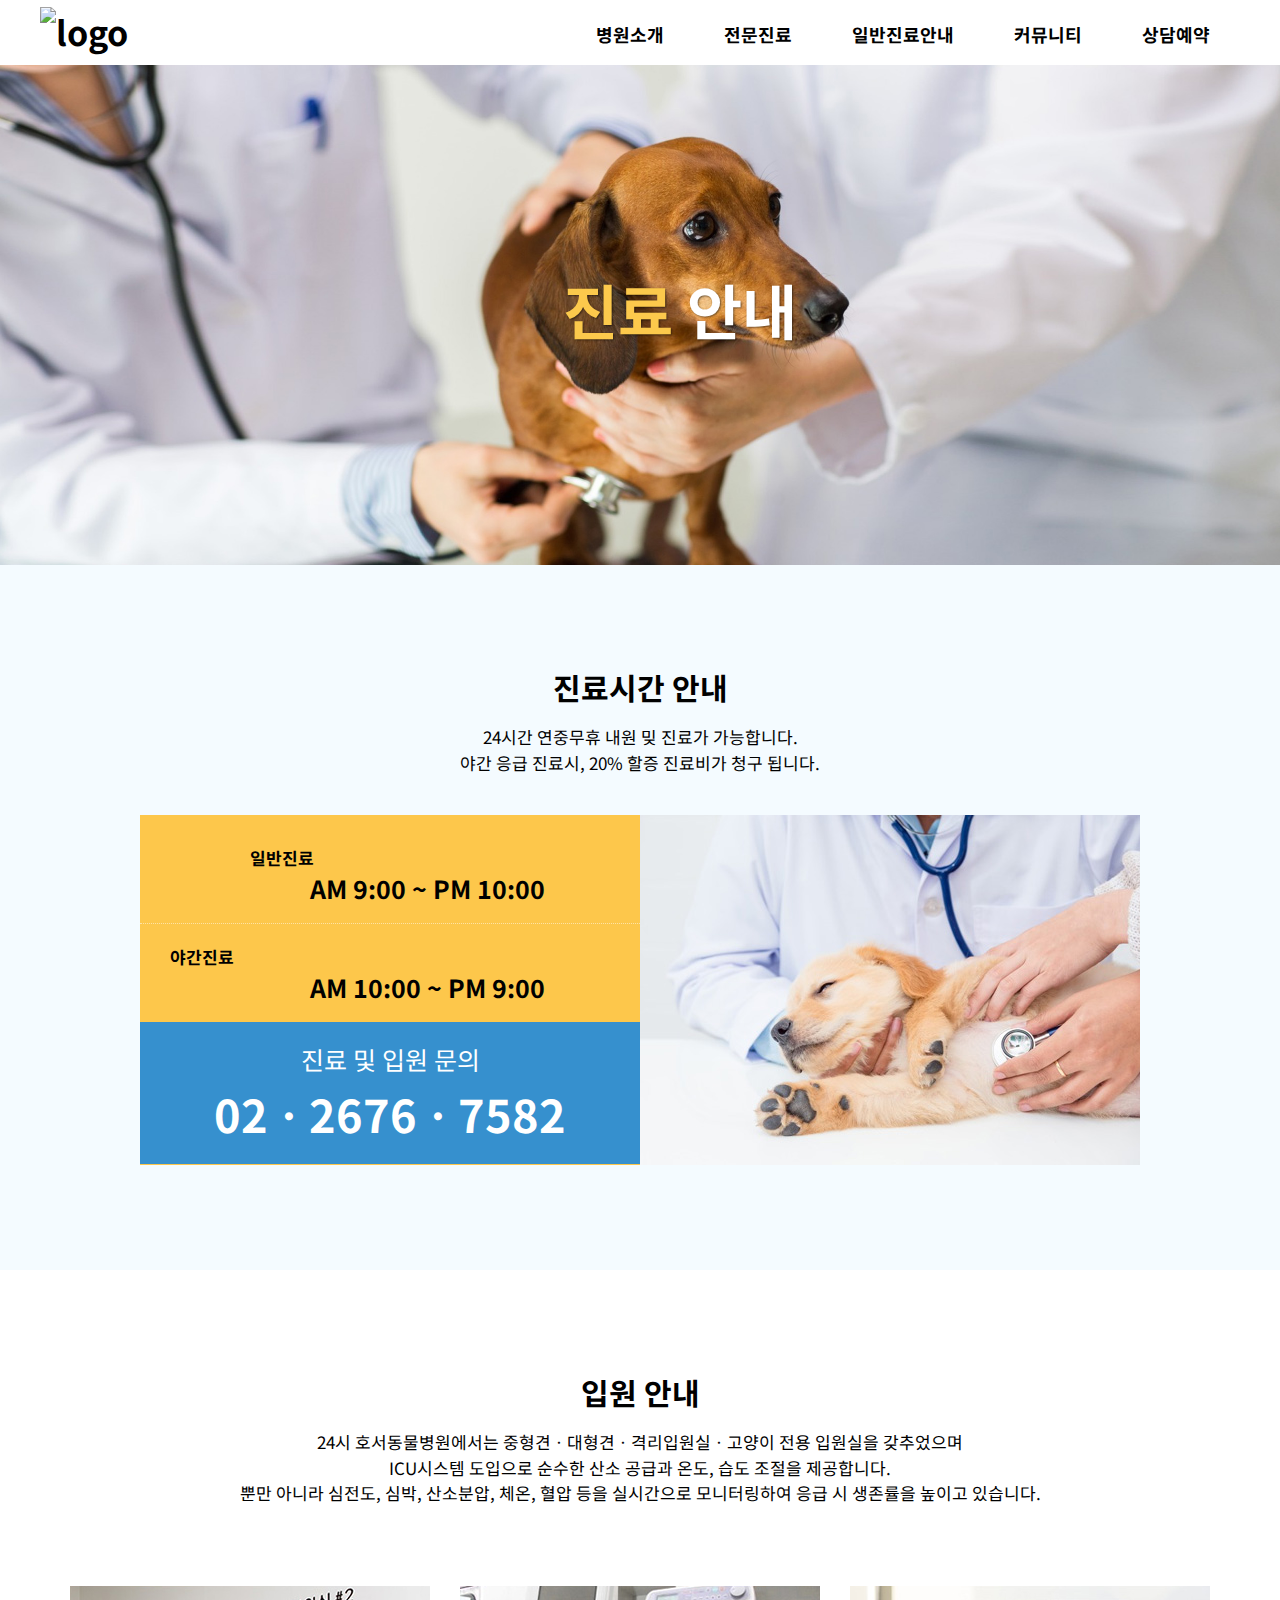
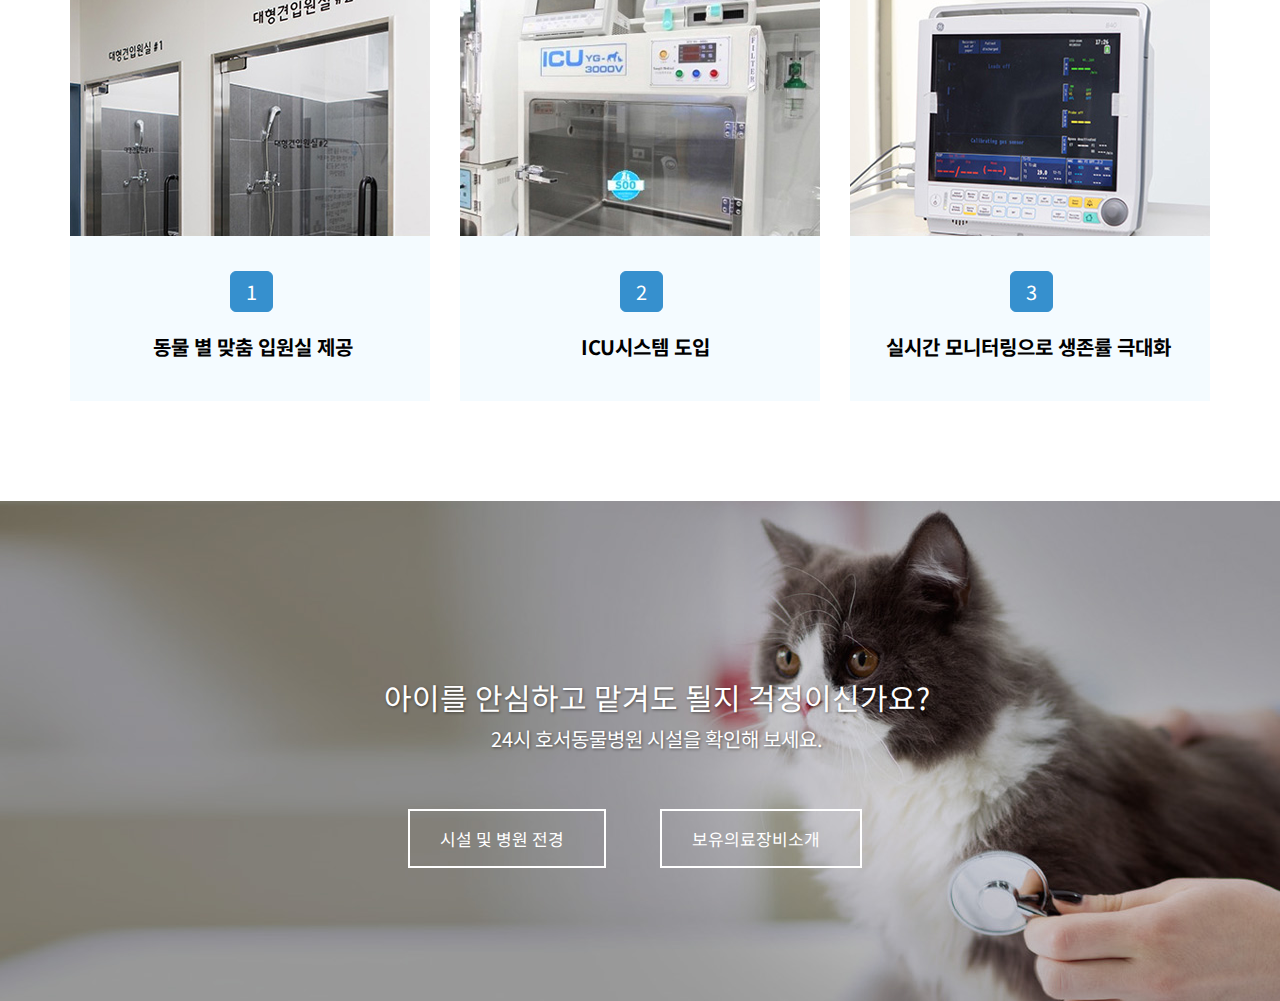
==== page1-1.html @ 08d6f346 "Add files via upload" ====
<!DOCTYPE html>
<html lang="en">
<head>
    <meta charset="UTF-8">
    <meta name="viewport" content="width=device-width, initial-scale=1.0">
    <meta http-equiv="X-UA-Compatible" content="ie=edge">
    <title>진료안내</title>
    <!-- 사용자 css -->
    <link rel="stylesheet" href="./css/page1-1.css">
    <!-- 웹폰트 -->
    <link href="https://fonts.googleapis.com/css?family=Noto+Sans+KR&display=swap" rel="stylesheet">
    <!-- 포트어썸 -->
    <script src="https://kit.fontawesome.com/42bc809b80.js" crossorigin="anonymous"></script>
</head>
<body>
    <!-- 헤더영역 -->
    <header id="main_header">
        <div class="container">
            <h1><a href="#"><img height="50px" src="./images/logo_color.png" alt="logo"></a></h1>
            <nav id="main_gnb">
                <ul class="depth1">
                    <li>
                        <a href="#">병원소개</a>
                        <ul class="depth2">
                            <li><a href="#">인삿말</a></li>
                            <li><a href="#">의료진</a></li>
                            <li><a href="#">스텝</a></li>
                            <li><a href="#">시설소개</a></li>
                            <li><a href="#">오시는길</a></li>
                        </ul>
                    </li>
                    <li>
                        <a href="#">전문진료</a>
                        <ul class="depth2">
                            <li><a href="#">2차진료전문센터</a></li>
                            <li><a href="#">수술전문센터</a></li>
                            <li><a href="#">MRI센터</a></li>
                            <li><a href="#">노령견센터</a></li>
                            <li><a href="#">종양센터</a></li>
                            <li><a href="#">재활의학센터</a></li>
                        </ul>
                    </li>
                    <li>
                        <a href="#">일반진료안내</a>
                        <ul class="depth2">
                            <li><a href="#">영상의학과</a></li>
                            <li><a href="#">외과</a></li>
                            <li><a href="#">내과</a></li>
                            <li><a href="#">안과</a></li>
                            <li><a href="#">치과</a></li>
                        </ul>
                    </li>
                    <li>
                        <a href="#">커뮤니티</a>
                        <ul class="depth2">
                            <li><a href="#">공지사항</a></li>
                            <li><a href="#">FAQ</a></li>
                        </ul>
                    </li>
                    <li>
                        <a href="#">상담예약</a>
                        <ul class="depth2">
                            <li><a href="#"></a></li>
                        </ul>
                    </li>
                </ul>
            </nav>
        </div>
    </header>

    <!-- 배너영역 -->
    <div id="main_banner">
            <h1><span>진료</span> 안내</h1>
    </div>

    <!-- 메인정보 -->
    <section id="main">
        <div class="text">
            <h2>진료시간 안내</h2>
            <p>24시간 연중무휴 내원 밎 진료가 가능합니다.<br>
                야간 응급 진료시, 20% 할증 진료비가 청구 됩니다.
            </p>
        </div>
        <div class="main_sub">
            <div class="icon">
                <div class="icon_1">
                    <i class="far fa-clock"></i>
                    <span>일반진료</span>
                    <p>AM 9:00 ~ PM 10:00</p>
                </div>
                <div class="icon_2">
                    <i class="far fa-moon"></i>
                    <span>야간진료</span>
                    <p>AM 10:00 ~ PM 9:00</p>
                </div>
                <div class="call">
                    <span>진료 및 입원 문의</span><br>
                    <strong>02ㆍ2676ㆍ7582</strong>
                </div>
            </div>
            <div class="img">
                <img src="./images/main_sub.jpg" alt="병원 이미지">
            </div>
        </div>
    </section>

    <!-- 서브정보 -->
    <section id="sub">
        <h2>입원 안내</h2>
        <p>24시 호서동물병원에서는 중형견ㆍ대형견ㆍ격리입원실ㆍ고양이 전용 입원실을 갖추었으며<br>
        ICU시스템 도입으로 순수한 산소 공급과 온도, 습도 조절을 제공합니다. <br>
        뿐만 아니라 심전도, 심박, 산소분압, 체온, 혈압 등을 실시간으로 모니터링하여 응급 시 생존률을 높이고 있습니다.</p>
        <div class="menu">
            <div class="menu_1">
                <img src="./images/sub_menu1.png" alt="입원실 이미지">
                <div class="text">
                    <span>1</span>
                    <strong>동물 별 맞춤 입원실 제공</strong>
                </div>
            </div>
            <div class="menu_2">
                <img src="./images/sub_menu2.png" alt="ICU 이미지">
                    <div class="text">
                    <span>2</span>
                    <strong>ICU시스템 도입</strong>
                </div>
            </div>
            <div class="menu_3">
                <img src="./images/sub_menu3.png" alt="모니터 이미지">
                    <div class="text">
                    <span>3</span>
                    <strong>실시간 모니터링으로 생존률 극대화</strong>
                </div>
            </div>
        </div>
    </section>

    <!-- 아래배너 -->
    <section id="bottom">
        <div class="text">
            <h2>아이를 안심하고 맡겨도 될지 걱정이신가요?</h2>
            <p>24시 호서동물병원 시설을 확인해 보세요.</p>
        </div>
        <div class="button">
            <a href="#">시설 및 병원 전경<i class="fas fa-plus"></i></a> 
            <a href="#">보유의료장비소개<i class="fas fa-plus"></i></a> 
        </div>
    </section>
    
</body>
</html>
---- css/page1-1.css ----
/* page1-1.css */
*{
    margin: 0; padding: 0;
}
a{ 
    text-decoration: none;
    color: #000;
}
ul, ol{
    list-style: none;
}
body{
    width: 100%;
    font-family: 'Noto Sans KR', sans-serif;
    font-size: 17px;
}
/* container */
.container{
    width: 1200px;
    margin: 0 auto;
}
/* 헤더 */
#main_header{
    width: 100%;
    height: 65px;
    /* background: #ccc; */
}
#main_header h1{
    float: left;
    /* outline: 1px solid red; */
    margin-top: 2px;
}
#main_header h1 img{
    margin-top: 5px;
}
/* 메인메뉴 */
#main_gnb .depth1 {
    margin-top: 19px;
    text-align: center;
    float: right;
    line-height: 30px;
}
#main_gnb .depth1 > li{
    float: left;
    /* padding: 0 30px; */
}
#main_gnb .depth1 > li >a{
    /* outline: 1px solid red; */
    display: inline-block;
    padding: 0 30px 15px 30px;
    font-size: 18px;
    font-weight: bold;
}
#main_gnb .depth1 > li >a:hover{
    border-bottom: 3px solid #3690ce;
}
#main_gnb .depth1  li a:hover{
    color: #3690ce;
}
#main_gnb .depth2{
    display: none;
}
/* 배너영역 */
#main_banner{
    position: relative;
    background-image: url("../images/main.jpg");
    height: 500px;
    width: 100%;
    background-size: cover;
    background-position: center;
    /* background-attachment: fixed; */
}
#main_banner h1{
    color: #fff;
    font-size: 60px;
    position: absolute;
    left: calc(44%);
    top: calc(40%);
    text-shadow: 1px 1px 2px rgba(0, 0, 0, 0.5);
}
#main_banner h1 span{
    color: #fcc94c;
}

/* 메인정보 */
#main{
    background: #f4fbff;
    padding-bottom: 100px;
}
#main .text{
    text-align: center;
    padding-top: 100px;
}
#main .text h2{
    font-size: 30px;
}
#main .text p{
    padding-top: 15px;
    line-height: 1.5em;
}
#main .main_sub{
    padding-top: 40px;
    width: 1200px;
    margin: 0 auto;
}
#main .main_sub .icon{
    background: #fdc74b;
    /* outline: 1px solid red; */
    width: 500px; height: 350px;
    float: left;
    margin-left: 100px;
}
#main .main_sub .icon .icon_1{
    /* outline: 1px solid green; */
    width: 500px;
    text-align: left;
    float: left;
    padding-bottom: 17px;
    border-bottom: 1px dotted rgba(255, 255, 255, 0.5);
}
#main .main_sub .icon .icon_1 i{
    padding-top: 30px;
    font-size: 60px;
    padding-left: 80px;
    /* outline: 1px solid blue; */
    float: left;
}
#main .main_sub .icon .icon_1 span{
    padding-left: 30px;
    padding-top: 30px;
    float: left;
    font-weight: bold;
}
#main .main_sub .icon .icon_1 p{
    padding-top: 55px;
    padding-left: 170px;
    font-weight: bold;
    font-size: 25px;
    /* outline: 1px solid red; */
}
#main .main_sub .icon .icon_2{
    /* outline: 1px solid green; */
    padding-top: 20px;
    width: 500px;
    text-align: left;
    float: left;
}
#main .main_sub .icon .icon_2 i{
    font-size: 60px;
    padding-left: 80px;
    /* outline: 1px solid blue; */
    float: left;
}
#main .main_sub .icon .icon_2 span{
    padding-left: 30px;
    float: left;
    font-weight: bold;
}
#main .main_sub .icon .icon_2 p{
    padding-top: 25px;
    font-weight: bold;
    padding-left: 170px;
    font-size: 25px;
    /* outline: 1px solid red; */
    padding-bottom: 17px;
}
#main .main_sub .icon .call{
    clear: both;
    text-align: center;
    padding-top: 12px;
    padding-bottom: 13px;
    line-height: 3em;
    background: #3690ce;
    color: #fff;
}
#main .main_sub .icon .call span{
    font-size: 25px;
}
#main .main_sub .icon .call strong{
    font-size: 45px;
}


/* 서브정보 */
#sub{
    /* outline: 1px solid purple; */
    padding-top: 100px;
    width: 1200px;
    margin: 0 auto;
}
#sub h2{
    text-align: center;
    font-size: 30px;
}
#sub p{
    text-align: center;
    padding-top: 15px;
    line-height: 1.5em;
    padding-bottom: 80px;
}
#sub .menu .menu_1{
    /* outline: 1px solid red; */
    float: left;
    width: 360px;
    float: left;
    text-align: center;
    margin-right: 30px;
    margin-left: 30px;
}
#sub .menu .menu_1 img{
    float: left;
}
#sub .menu .menu_1 .text{
    float: left;
    width: 360px;
    height: 165px;
    background: #f4fbff;
}
#sub .menu .menu_1 .text span{
    float: left;
    margin-left: calc(44.5%);
    text-align: center;
    margin-top: 35px;
    padding: 5px;
    padding-left: 15px;
    padding-right: 15px;
    font-size: 20px;
    border: 1px solid #3690ce;
    border-radius: 6px;
    background: #3690ce;
    color: #fff;
}
#sub .menu .menu_1 .text strong{
    padding-top: 20px;
    /* outline: 1px solid blue; */
    float: left;
    text-align: center;
    padding-left: calc(23%);
    font-size: 20px;
}
#sub .menu .menu_2{
    /* outline: 1px solid red; */
    float: left;
    width: 360px;
    float: left;
    text-align: center;
    margin-right: 30px;
}
#sub .menu .menu_2 img{
    float: left;
}
#sub .menu .menu_2 .text{
    float: left;
    width: 360px;
    height: 165px;
    background: #f4fbff;
}
#sub .menu .menu_2 .text span{
    float: left;
    margin-left: calc(44.5%);
    text-align: center;
    margin-top: 35px;
    padding: 5px;
    padding-left: 15px;
    padding-right: 15px;
    font-size: 20px;
    border: 1px solid #3690ce;
    border-radius: 6px;
    background: #3690ce;
    color: #fff;
}
#sub .menu .menu_2 .text strong{
    padding-top: 20px;
    /* outline: 1px solid blue; */
    float: left;
    text-align: center;
    padding-left: calc(33.5%);
    font-size: 20px;
}
#sub .menu .menu_3{
    /* outline: 1px solid red; */
    float: left;
    width: 360px;
    float: left;
    text-align: center;
    margin-right: 10px;
    margin-bottom: 100px;
}
#sub .menu .menu_3 img{
    float: left;
}
#sub .menu .menu_3 .text{
    float: left;
    width: 360px;
    height: 165px;
    background: #f4fbff;
}
#sub .menu .menu_3 .text span{
    float: left;
    margin-left: calc(44.5%);
    text-align: center;
    margin-top: 35px;
    padding: 5px;
    padding-left: 15px;
    padding-right: 15px;
    font-size: 20px;
    border: 1px solid #3690ce;
    border-radius: 6px;
    background: #3690ce;
    color: #fff;
}
#sub .menu .menu_3 .text strong{
    padding-top: 20px;
    /* outline: 1px solid blue; */
    float: left;
    text-align: center;
    padding-left: calc(10%);
    font-size: 20px;
}

/* 아래베너 */
#bottom{
    position: relative;
    clear: both;
    /* outline: 1px solid red; */
    min-swidth: 1920px; height: 500px;
    margin: 0 auto;
    background-image: url("../images/buttom.jpg");
    overflow: hidden;
    background-size: cover;
    background-position: center;
}
#bottom .text{
    color: #fff;
    text-shadow: 0.5px 0.5px 3px rgba(0, 0, 0, 0.5);
    position: absolute;
    left: calc(30%);
    top: calc(35%);
    text-align: center;
    line-height: 2.5em;
}
#bottom .text h2{
    font-weight: normal;
    font-size: 30px;
}
#bottom .text p{
    font-size: 20px;
}
#bottom .button{
    /* outline: 1px solid green; */
    position: absolute;
    left: calc(28%);
    top: calc(65%);
}
#bottom .button a{
    border: 2px solid #fff;
    padding: 15px;
    padding-left: 30px;
    padding-right: 30px;
    margin-left: 50px;
    color: #fff;
}
#bottom .button a:hover{
    background: rgba(255, 255, 255, 0.5);
    color: #000;
}
#bottom .button a i{
    padding-left: 10px;
}
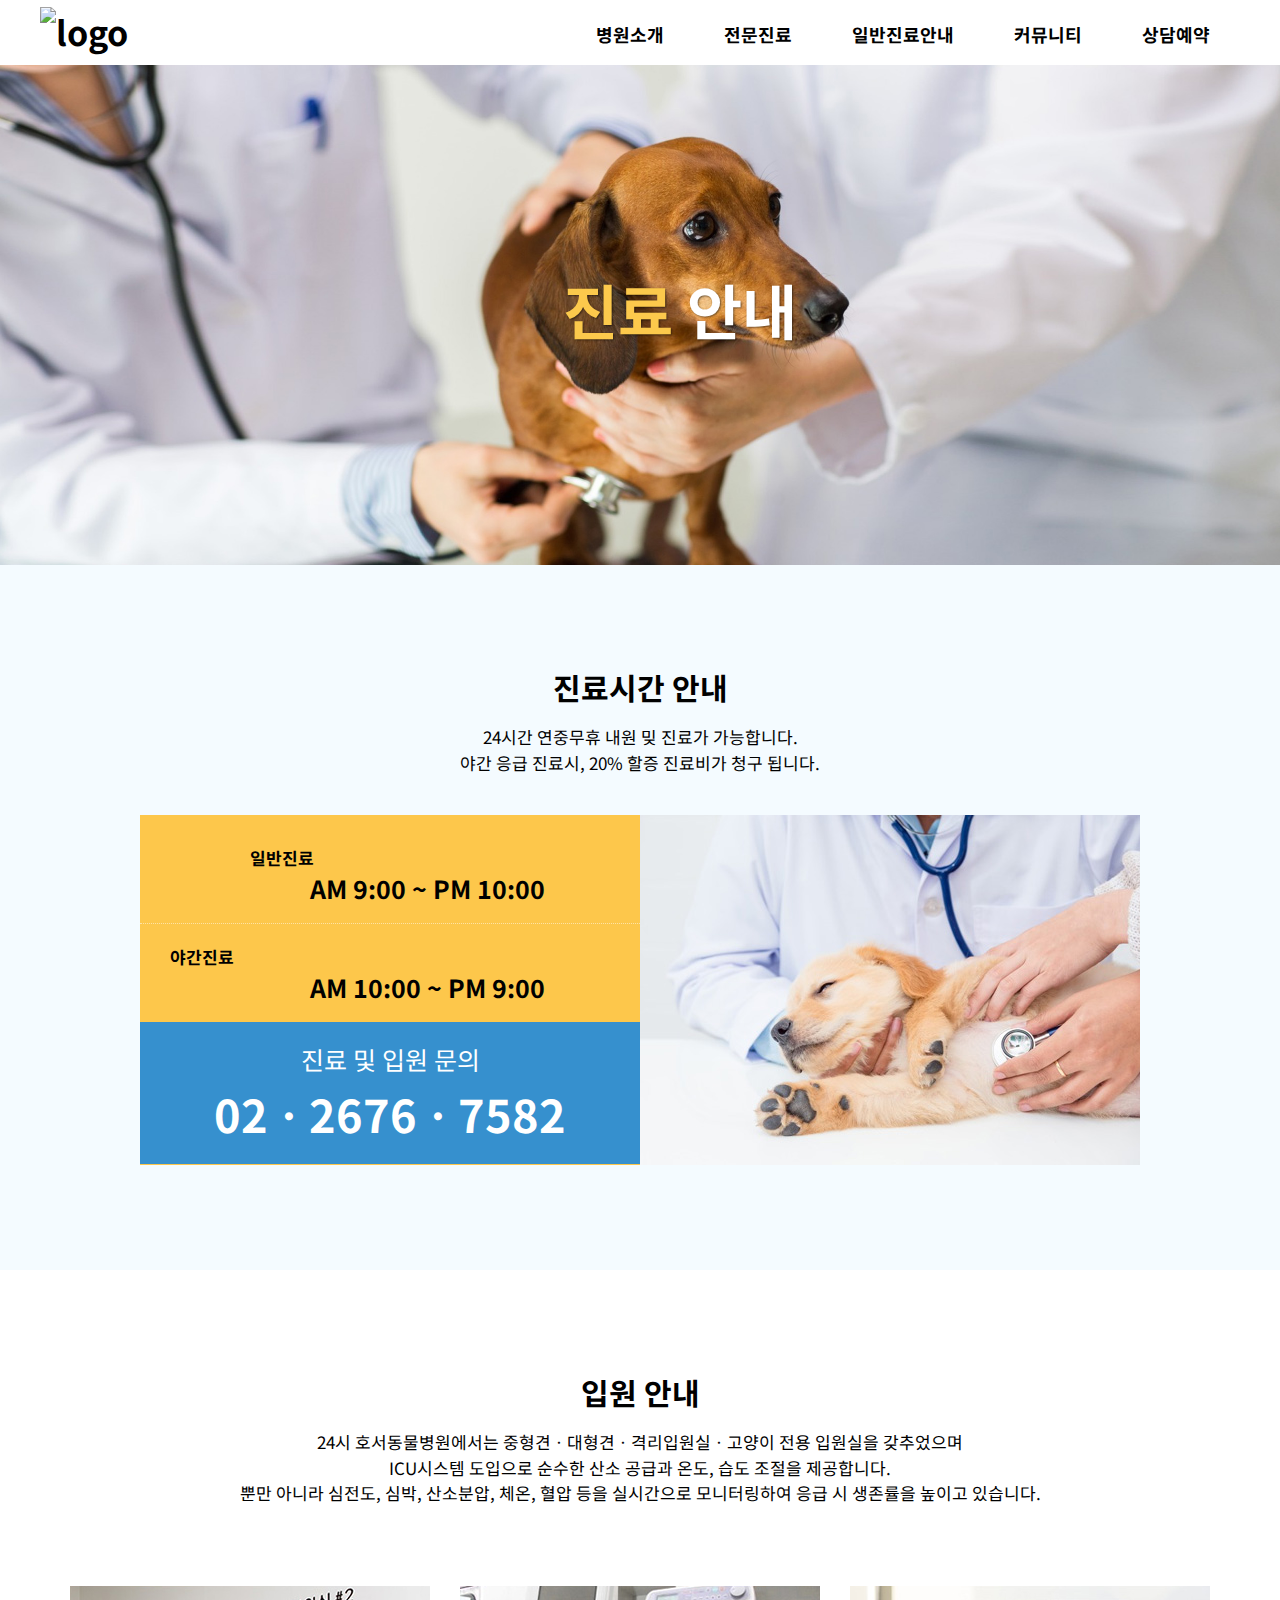
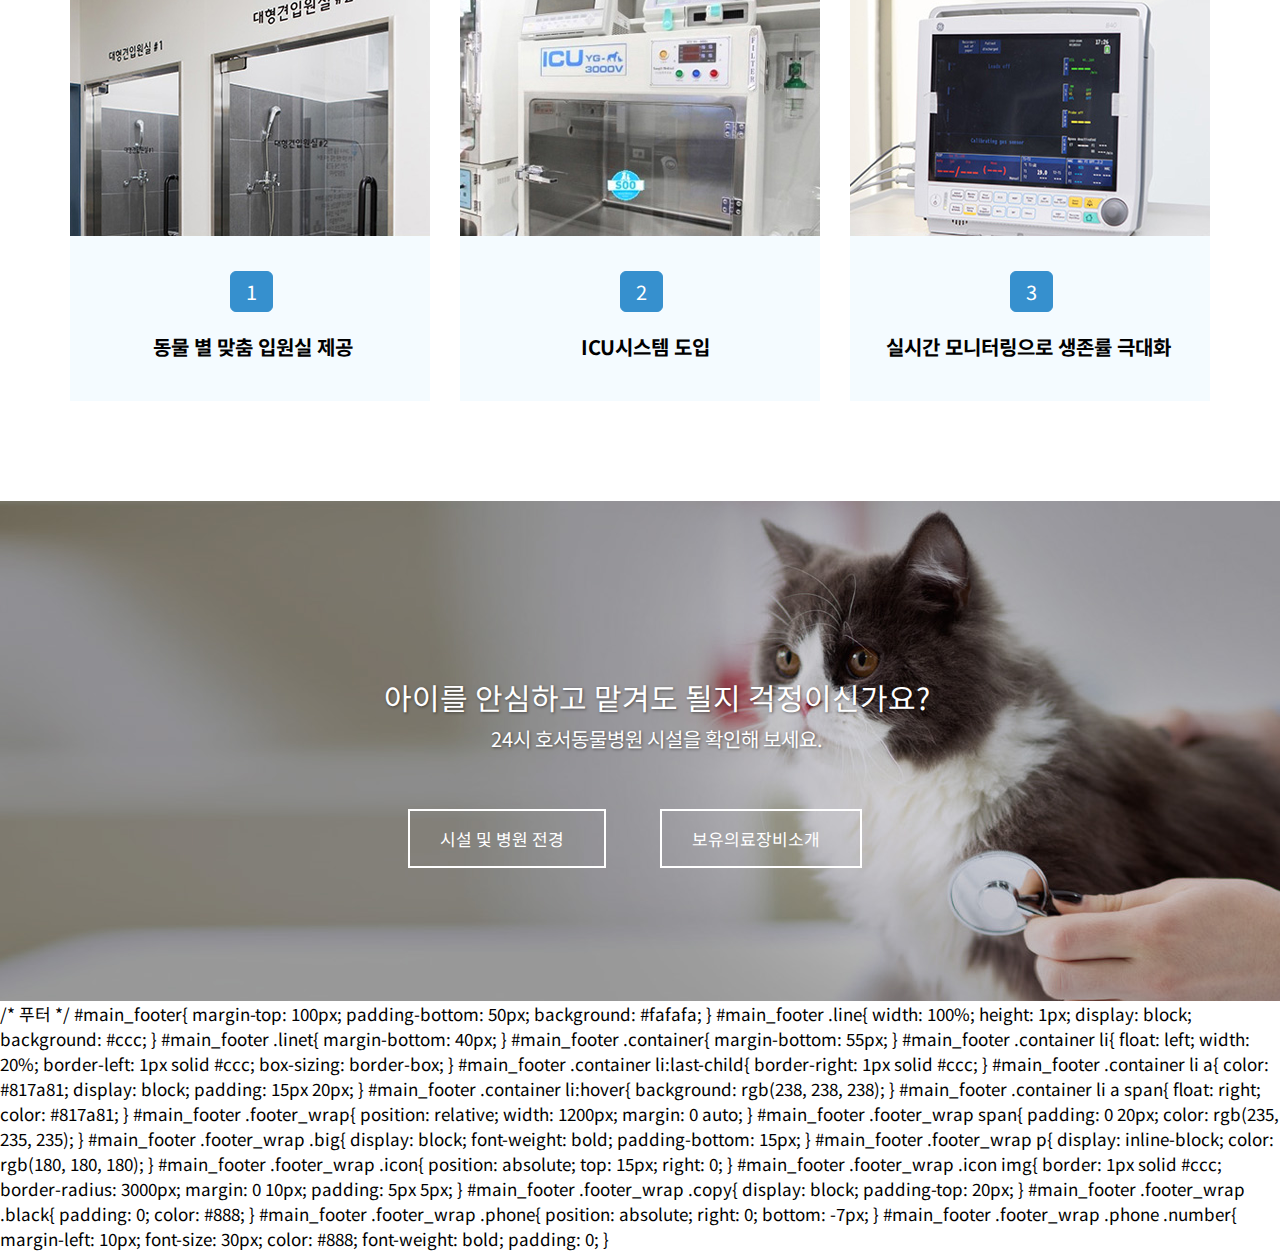
==== commit 6bdba8dd: "Update page1-1.html" ====
--- a/page1-1.html
+++ b/page1-1.html
@@ -147,5 +147,94 @@
         </div>
     </section>
     
+    /* 푸터 */
+#main_footer{
+    margin-top: 100px;
+    padding-bottom: 50px;
+    background: #fafafa;
+}
+#main_footer .line{
+    width: 100%;
+    height: 1px;
+    display: block;
+    background: #ccc;
+}
+#main_footer .linet{
+    margin-bottom: 40px;
+}
+#main_footer .container{
+    margin-bottom: 55px;
+}
+#main_footer .container li{
+    float: left;
+    width: 20%;
+    border-left: 1px solid #ccc;
+    box-sizing: border-box;
+}
+#main_footer .container li:last-child{
+    border-right: 1px solid #ccc;
+}
+#main_footer .container li a{
+    color: #817a81;
+    display: block;
+    padding: 15px 20px;
+}
+#main_footer .container li:hover{
+    background: rgb(238, 238, 238);
+}
+#main_footer .container li a span{
+    float: right;
+    color: #817a81;
+}
+#main_footer .footer_wrap{
+    position: relative;
+    width: 1200px;
+    margin: 0 auto;
+}
+#main_footer .footer_wrap span{
+    padding: 0 20px;
+    color: rgb(235, 235, 235);
+}
+#main_footer .footer_wrap .big{
+    display: block;
+    font-weight: bold;
+    padding-bottom: 15px;
+}
+#main_footer .footer_wrap p{
+    display: inline-block;
+    color: rgb(180, 180, 180);
+}
+#main_footer .footer_wrap .icon{
+    position: absolute;
+    top: 15px;
+    right: 0;
+}
+#main_footer .footer_wrap .icon img{
+    border: 1px solid #ccc;
+    border-radius: 3000px;
+    margin: 0 10px;
+    padding: 5px 5px;
+}
+#main_footer .footer_wrap .copy{
+    display: block;
+    padding-top: 20px;
+}
+#main_footer .footer_wrap .black{
+    padding: 0;
+    color: #888;
+}
+#main_footer .footer_wrap .phone{
+    position: absolute;
+    right: 0;
+    bottom: -7px;
+}
+#main_footer .footer_wrap .phone .number{
+    margin-left: 10px;
+    font-size: 30px;
+    color: #888;
+    font-weight: bold;
+    padding: 0;
+}
+    
 </body>
-</html>+</html>
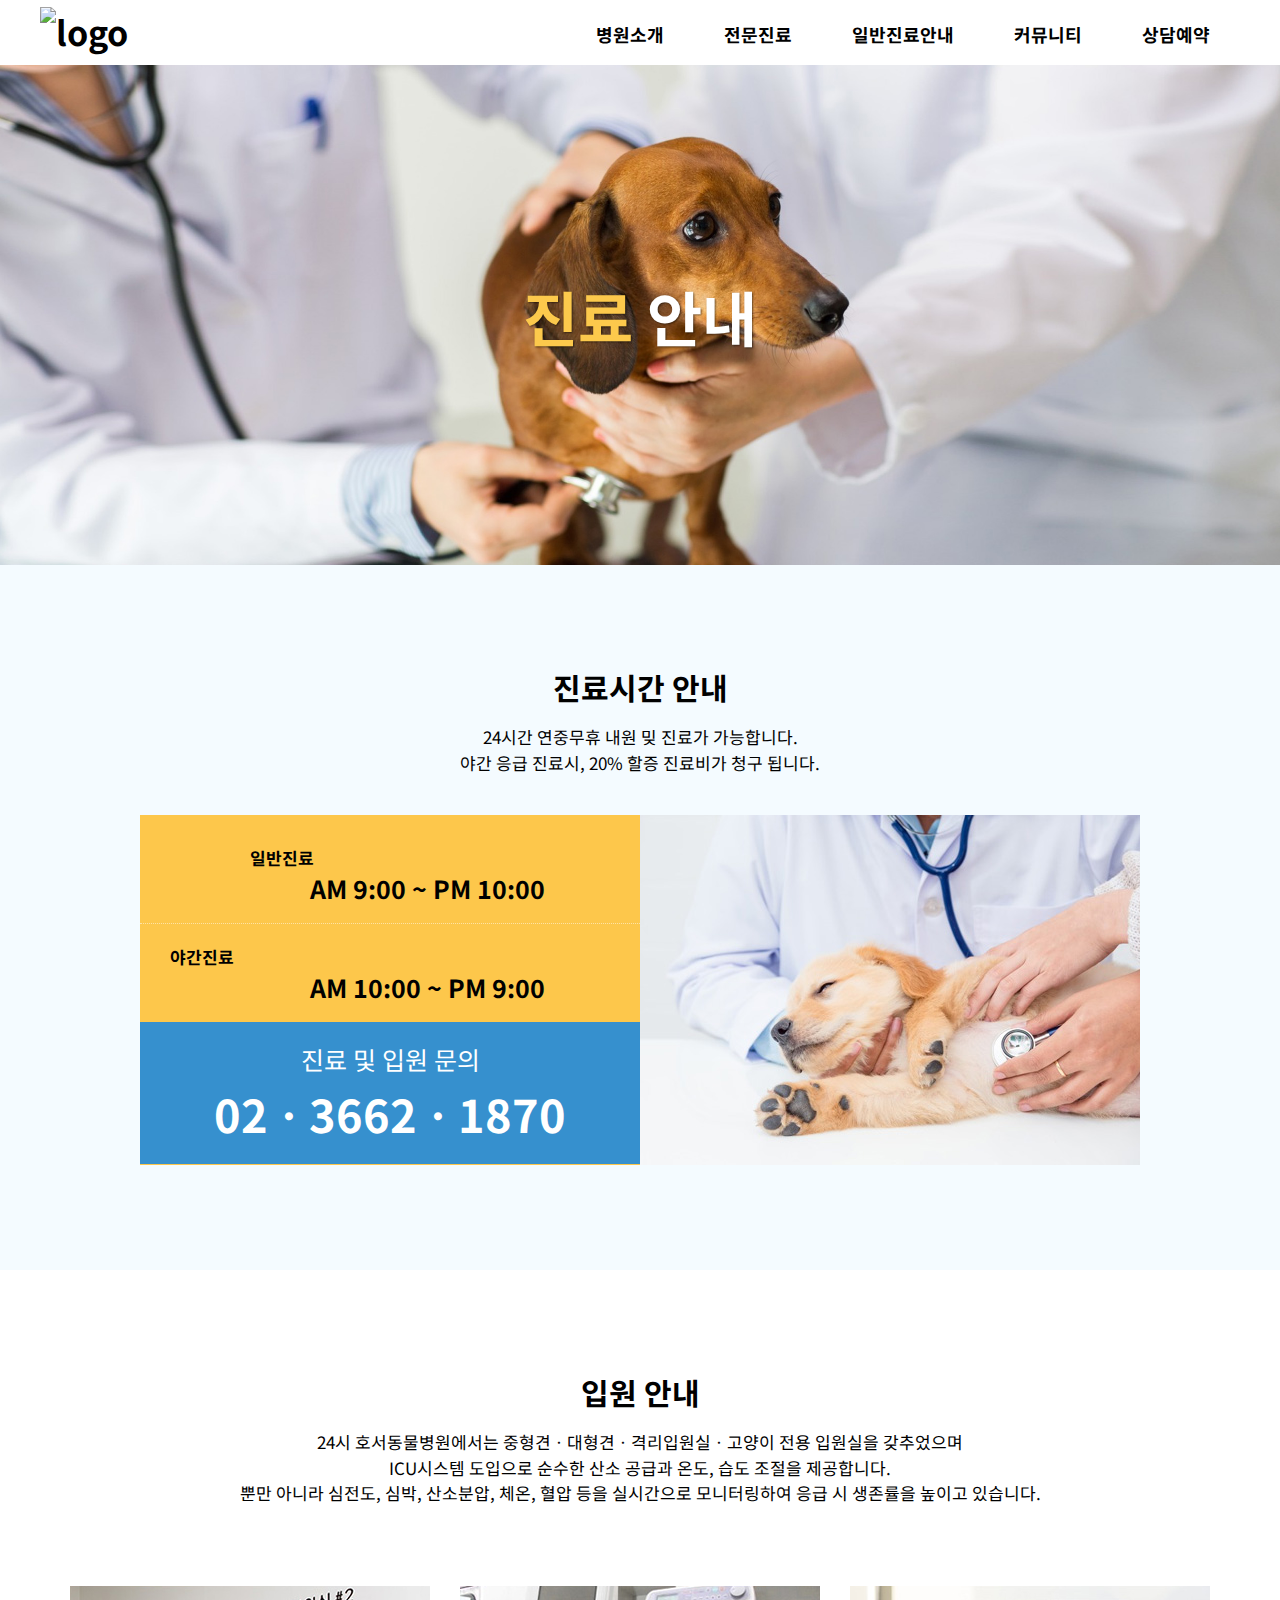
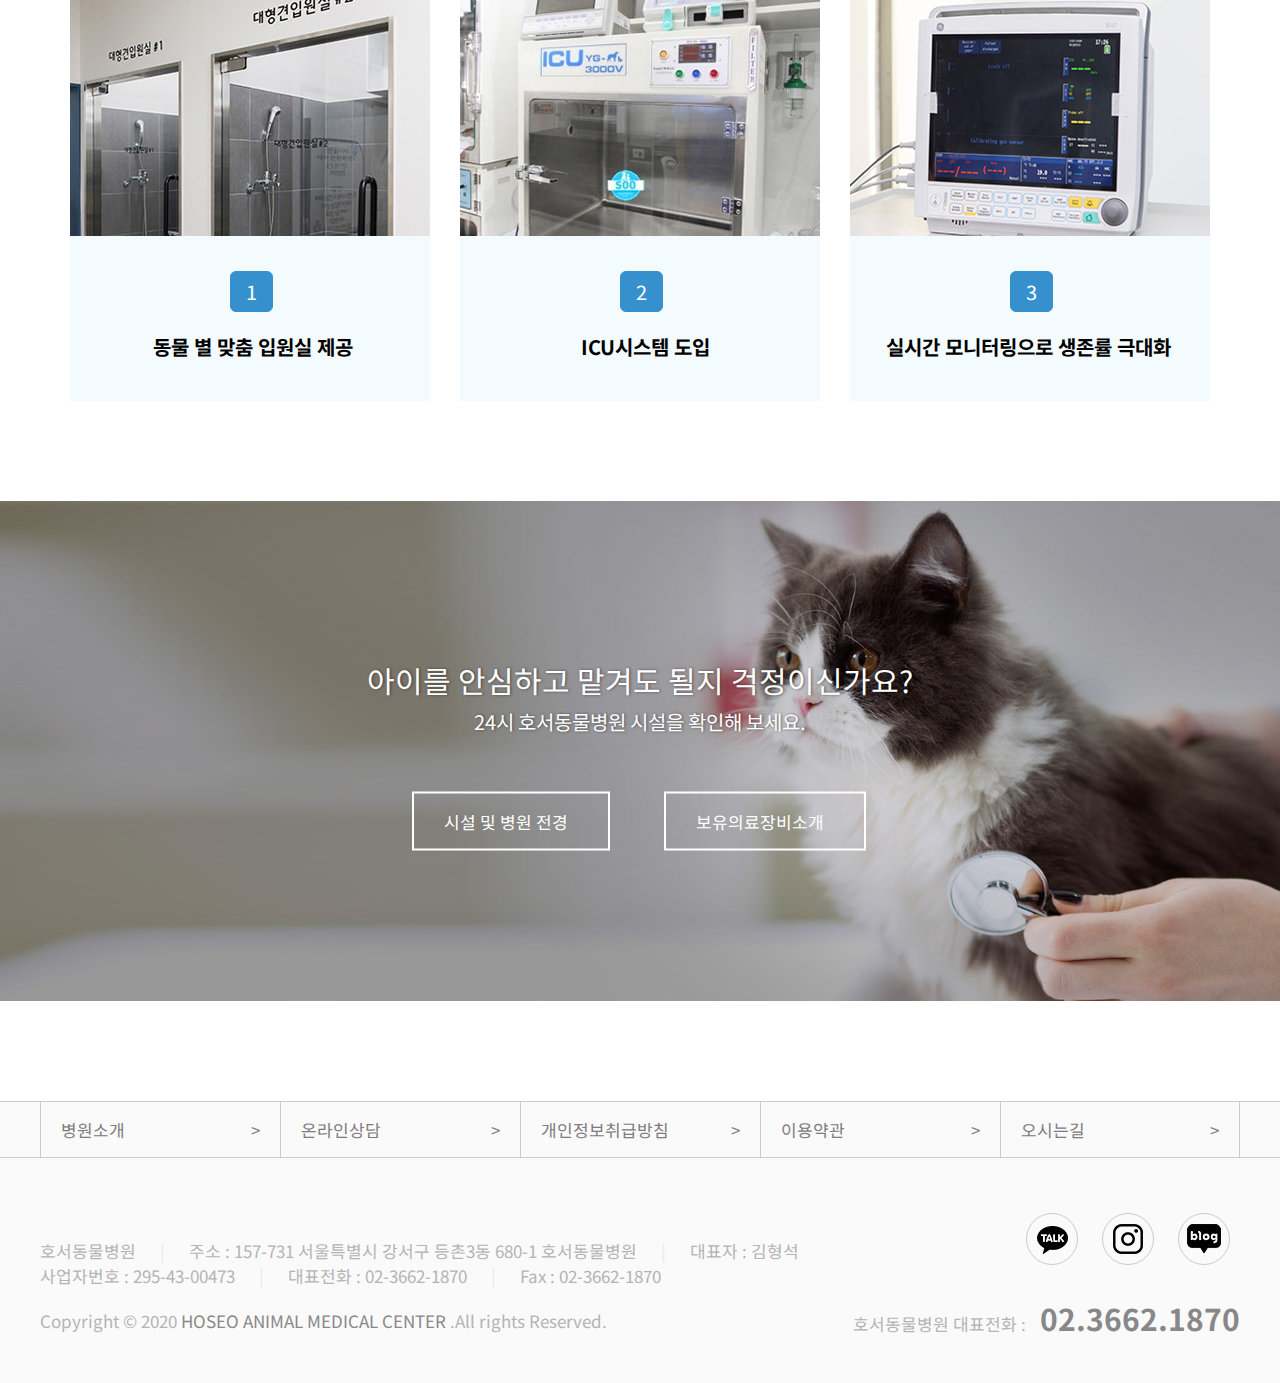
==== commit 9d922fd0: "Update page1-1.html" ====
--- a/page1-1.html
+++ b/page1-1.html
@@ -95,7 +95,7 @@
                 </div>
                 <div class="call">
                     <span>진료 및 입원 문의</span><br>
-                    <strong>02ㆍ2676ㆍ7582</strong>
+                    <strong>02ㆍ3662ㆍ1870</strong>
                 </div>
             </div>
             <div class="img">
@@ -112,21 +112,27 @@
         뿐만 아니라 심전도, 심박, 산소분압, 체온, 혈압 등을 실시간으로 모니터링하여 응급 시 생존률을 높이고 있습니다.</p>
         <div class="menu">
             <div class="menu_1">
+                <div class="img_wrap">
                 <img src="./images/sub_menu1.png" alt="입원실 이미지">
+                </div>
                 <div class="text">
                     <span>1</span>
                     <strong>동물 별 맞춤 입원실 제공</strong>
                 </div>
             </div>
             <div class="menu_2">
+                <div class="img_wrap">
                 <img src="./images/sub_menu2.png" alt="ICU 이미지">
+                </div>
                     <div class="text">
                     <span>2</span>
                     <strong>ICU시스템 도입</strong>
                 </div>
             </div>
             <div class="menu_3">
+                <div class="img_wrap">
                 <img src="./images/sub_menu3.png" alt="모니터 이미지">
+                </div>
                     <div class="text">
                     <span>3</span>
                     <strong>실시간 모니터링으로 생존률 극대화</strong>
@@ -146,95 +152,63 @@
             <a href="#">보유의료장비소개<i class="fas fa-plus"></i></a> 
         </div>
     </section>
-    
-    /* 푸터 */
-#main_footer{
-    margin-top: 100px;
-    padding-bottom: 50px;
-    background: #fafafa;
-}
-#main_footer .line{
-    width: 100%;
-    height: 1px;
-    display: block;
-    background: #ccc;
-}
-#main_footer .linet{
-    margin-bottom: 40px;
-}
-#main_footer .container{
-    margin-bottom: 55px;
-}
-#main_footer .container li{
-    float: left;
-    width: 20%;
-    border-left: 1px solid #ccc;
-    box-sizing: border-box;
-}
-#main_footer .container li:last-child{
-    border-right: 1px solid #ccc;
-}
-#main_footer .container li a{
-    color: #817a81;
-    display: block;
-    padding: 15px 20px;
-}
-#main_footer .container li:hover{
-    background: rgb(238, 238, 238);
-}
-#main_footer .container li a span{
-    float: right;
-    color: #817a81;
-}
-#main_footer .footer_wrap{
-    position: relative;
-    width: 1200px;
-    margin: 0 auto;
-}
-#main_footer .footer_wrap span{
-    padding: 0 20px;
-    color: rgb(235, 235, 235);
-}
-#main_footer .footer_wrap .big{
-    display: block;
-    font-weight: bold;
-    padding-bottom: 15px;
-}
-#main_footer .footer_wrap p{
-    display: inline-block;
-    color: rgb(180, 180, 180);
-}
-#main_footer .footer_wrap .icon{
-    position: absolute;
-    top: 15px;
-    right: 0;
-}
-#main_footer .footer_wrap .icon img{
-    border: 1px solid #ccc;
-    border-radius: 3000px;
-    margin: 0 10px;
-    padding: 5px 5px;
-}
-#main_footer .footer_wrap .copy{
-    display: block;
-    padding-top: 20px;
-}
-#main_footer .footer_wrap .black{
-    padding: 0;
-    color: #888;
-}
-#main_footer .footer_wrap .phone{
-    position: absolute;
-    right: 0;
-    bottom: -7px;
-}
-#main_footer .footer_wrap .phone .number{
-    margin-left: 10px;
-    font-size: 30px;
-    color: #888;
-    font-weight: bold;
-    padding: 0;
-}
+
+    <!-- 푸터 -->
+    <footer id="main_footer">
+        <span class="line"></span>
+        <div class="container">
+            <ul>
+                <li>
+                    <a href="#">
+                        병원소개 <span>&gt;</span>
+                    </a>
+                </li>
+                <li>
+                    <a href="#">
+                        온라인상담 <span>&gt;</span>
+                    </a>
+                </li>
+                <li>
+                    <a href="#">
+                        개인정보취급방침 <span>&gt;</span>
+                    </a>
+                </li>
+                <li>
+                    <a href="#">
+                        이용약관 <span>&gt;</span>
+                    </a>
+                </li>
+                <li>
+                    <a href="#">
+                        오시는길 <span>&gt;</span>
+                    </a>
+                </li>
+            </ul>
+        </div>
+        <span class="line linet"></span>
+
+        <div class="footer_wrap">
+            <strong class="big"><img width="210px" src="./images/logo_ccc.png" alt=""></strong>
+            <p>호서동물병원</p>
+            <span>|</span>
+            <p>주소 : 157-731 서울특별시 강서구 등촌3동 680-1 호서동물병원</p>
+            <span>|</span>
+            <p>대표자 : 김형석</p>
+            <br>
+            <p>사업자번호 : 295-43-00473</p>
+            <span>|</span>
+            <p>대표전화 : 02-3662-1870</p>
+            <span>|</span>
+            <p>Fax : 02-3662-1870</p>
+            <p class="icon">
+                <a href="#"><img src="images/icon.png" alt="카카오톡"></a>
+                <a href="#"><img src="images/icon2.png" alt="인스타그램"></a>
+                <a href="#"><img src="images/icon3.png" alt="블로그"></a>
+            </p>
+            <p class="copy">Copyright &copy; 2020 <span class="black">HOSEO ANIMAL MEDICAL CENTER</span> .All rights Reserved.</p>
+            <p class="phone">호서동물병원 대표전화 : <span class="number">02.3662.1870</span></p>
+        </div>
+    </footer>
     
 </body>
 </html>
--- a/css/page1-1.css
+++ b/css/page1-1.css
@@ -74,8 +74,9 @@
     color: #fff;
     font-size: 60px;
     position: absolute;
-    left: calc(44%);
-    top: calc(40%);
+    left: 50%; 
+    top: 50%;
+    transform: translate(-50%, -50%);
     text-shadow: 1px 1px 2px rgba(0, 0, 0, 0.5);
 }
 #main_banner h1 span{
@@ -323,7 +324,9 @@
     position: relative;
     clear: both;
     /* outline: 1px solid red; */
-    min-swidth: 1920px; height: 500px;
+    max-width: 1920px; 
+    min-width: 1200px;
+    height: 500px;
     margin: 0 auto;
     background-image: url("../images/buttom.jpg");
     overflow: hidden;
@@ -334,8 +337,9 @@
     color: #fff;
     text-shadow: 0.5px 0.5px 3px rgba(0, 0, 0, 0.5);
     position: absolute;
-    left: calc(30%);
-    top: calc(35%);
+    left: 50%; 
+    top: 40%;
+    transform: translate(-50%, -50%);
     text-align: center;
     line-height: 2.5em;
 }
@@ -349,8 +353,9 @@
 #bottom .button{
     /* outline: 1px solid green; */
     position: absolute;
-    left: calc(28%);
-    top: calc(65%);
+    left: 48%; 
+    top: 64%;
+    transform: translate(-50%, -50%);
 }
 #bottom .button a{
     border: 2px solid #fff;
@@ -366,4 +371,93 @@
 }
 #bottom .button a i{
     padding-left: 10px;
-}+}
+
+/* 푸터 */
+#main_footer{
+    margin-top: 100px;
+    padding-bottom: 50px;
+    background: #fafafa;
+}
+#main_footer .line{
+    width: 100%;
+    height: 1px;
+    display: block;
+    background: #ccc;
+}
+#main_footer .linet{
+    margin-bottom: 40px;
+}
+#main_footer .container{
+    margin-bottom: 55px;
+}
+#main_footer .container li{
+    float: left;
+    width: 20%;
+    border-left: 1px solid #ccc;
+    box-sizing: border-box;
+}
+#main_footer .container li:last-child{
+    border-right: 1px solid #ccc;
+}
+#main_footer .container li a{
+    color: #817a81;
+    display: block;
+    padding: 15px 20px;
+}
+#main_footer .container li:hover{
+    background: rgb(238, 238, 238);
+}
+#main_footer .container li a span{
+    float: right;
+    color: #817a81;
+}
+#main_footer .footer_wrap{
+    position: relative;
+    width: 1200px;
+    margin: 0 auto;
+}
+#main_footer .footer_wrap span{
+    padding: 0 20px;
+    color: rgb(235, 235, 235);
+}
+#main_footer .footer_wrap .big{
+    display: block;
+    font-weight: bold;
+    padding-bottom: 15px;
+}
+#main_footer .footer_wrap p{
+    display: inline-block;
+    color: rgb(180, 180, 180);
+}
+#main_footer .footer_wrap .icon{
+    position: absolute;
+    top: 15px;
+    right: 0;
+}
+#main_footer .footer_wrap .icon img{
+    border: 1px solid #ccc;
+    border-radius: 3000px;
+    margin: 0 10px;
+    padding: 5px 5px;
+}
+#main_footer .footer_wrap .copy{
+    display: block;
+    padding-top: 20px;
+}
+#main_footer .footer_wrap .black{
+    padding: 0;
+    color: #888;
+}
+#main_footer .footer_wrap .phone{
+    position: absolute;
+    right: 0;
+    bottom: -7px;
+}
+#main_footer .footer_wrap .phone .number{
+    margin-left: 10px;
+    font-size: 30px;
+    color: #888;
+    font-weight: bold;
+    padding: 0;
+}
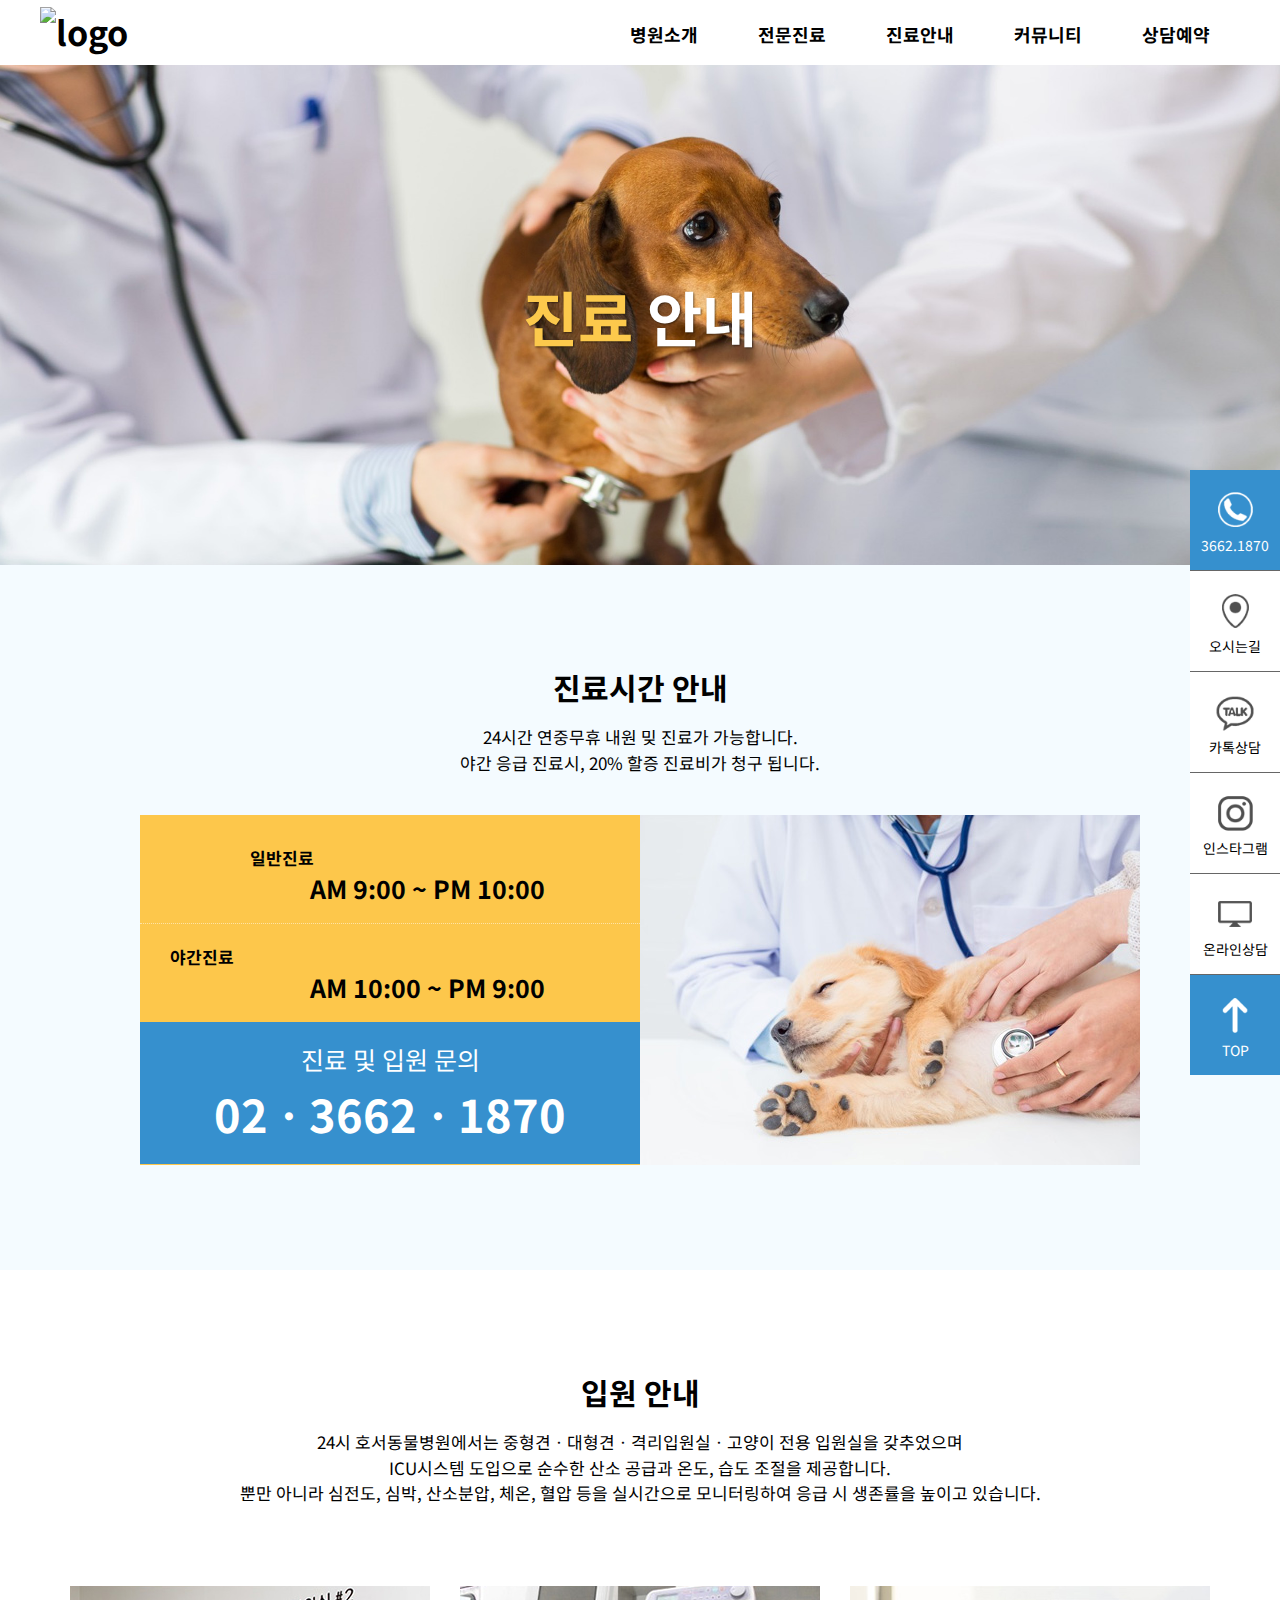
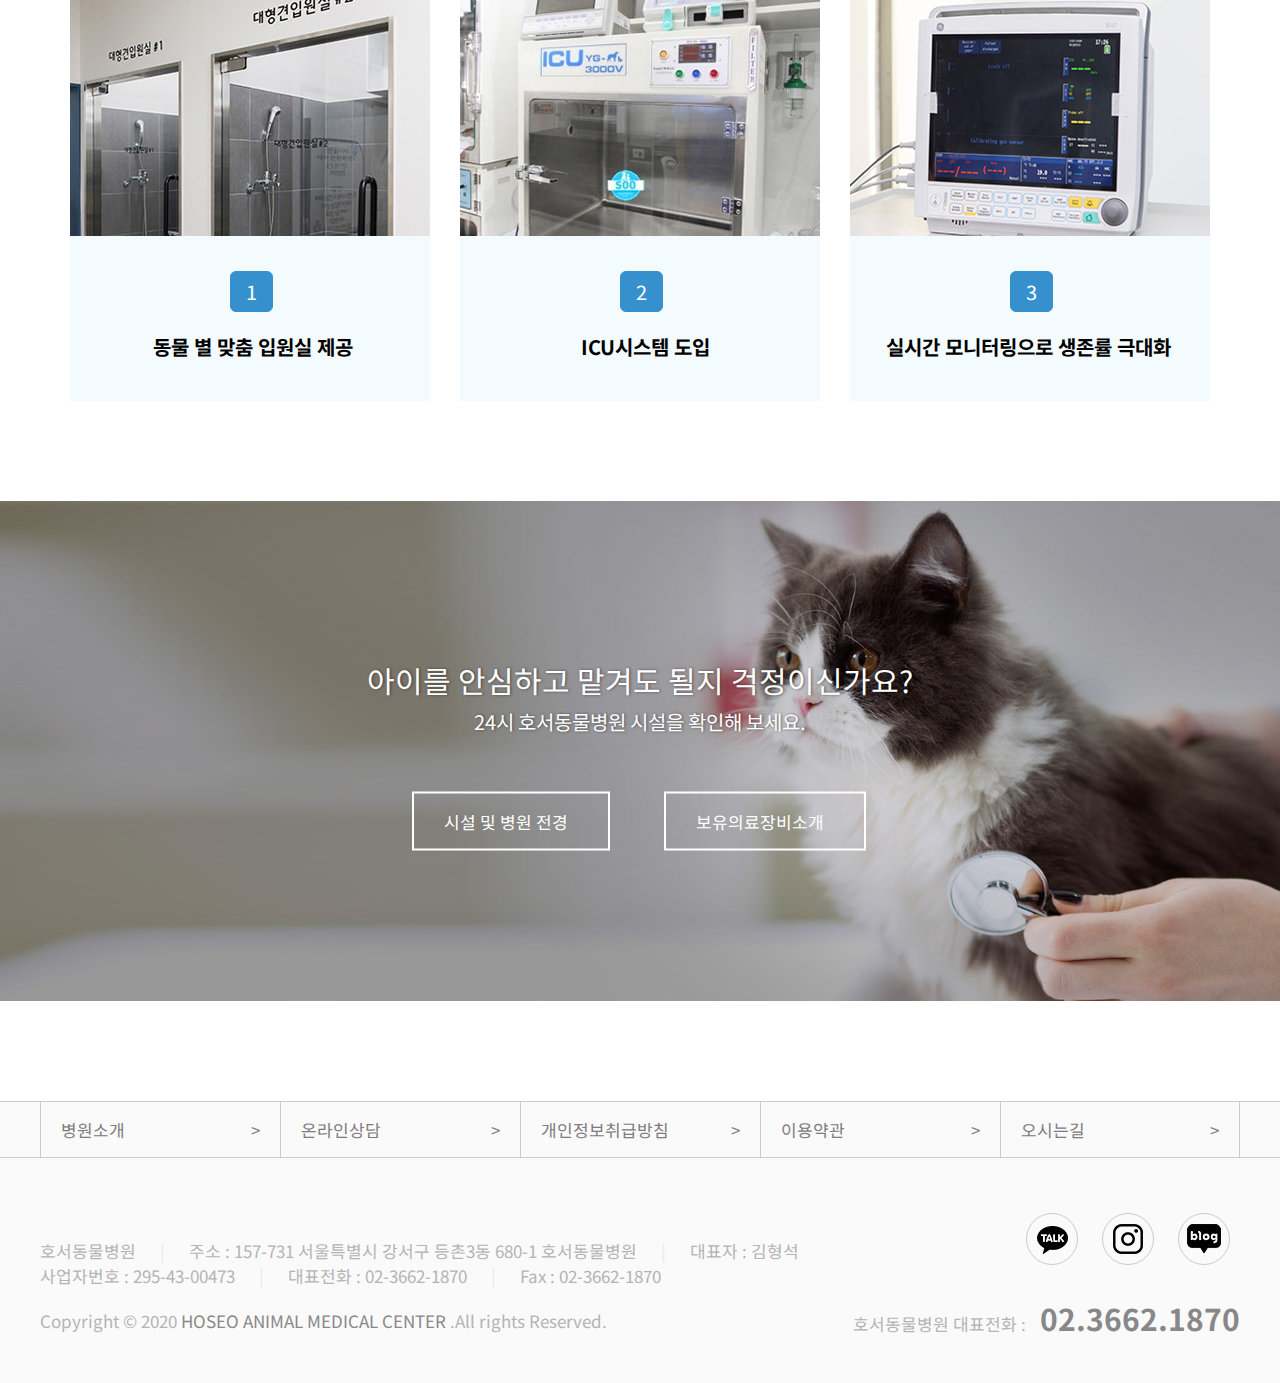
==== commit a4bad6e0: "Add files via upload" ====
--- a/page1-1.html
+++ b/page1-1.html
@@ -7,26 +7,33 @@
     <title>진료안내</title>
     <!-- 사용자 css -->
     <link rel="stylesheet" href="./css/page1-1.css">
+    <!-- 플로트메뉴 -->
+    <link rel="stylesheet" href="./css/float.css">
     <!-- 웹폰트 -->
     <link href="https://fonts.googleapis.com/css?family=Noto+Sans+KR&display=swap" rel="stylesheet">
-    <!-- 포트어썸 -->
+    <!-- 폰트어썸 -->
     <script src="https://kit.fontawesome.com/42bc809b80.js" crossorigin="anonymous"></script>
+    <!-- 제이쿼리 -->
+    <script src="js/jquery-3.4.1.min.js"></script>
+    <!-- 사용자 자바스크립트 -->
+    <script src="js/maingnb.js"></script>
 </head>
 <body>
     <!-- 헤더영역 -->
     <header id="main_header">
+        <div id="ex"></div>
         <div class="container">
-            <h1><a href="#"><img height="50px" src="./images/logo_color.png" alt="logo"></a></h1>
+            <h1><a href="index.html"><img src="./images/logo_color.png" alt="logo"></a></h1>
             <nav id="main_gnb">
                 <ul class="depth1">
                     <li>
-                        <a href="#">병원소개</a>
+                        <a href="page1-2.html">병원소개</a>
                         <ul class="depth2">
                             <li><a href="#">인삿말</a></li>
                             <li><a href="#">의료진</a></li>
                             <li><a href="#">스텝</a></li>
-                            <li><a href="#">시설소개</a></li>
-                            <li><a href="#">오시는길</a></li>
+                            <li><a href="page1-2.html">시설소개</a></li>
+                            <li><a href="page1-3.html">오시는길</a></li>
                         </ul>
                     </li>
                     <li>
@@ -41,8 +48,9 @@
                         </ul>
                     </li>
                     <li>
-                        <a href="#">일반진료안내</a>
-                        <ul class="depth2">
+                        <a href="page1-1.html">진료안내</a>
+                        <ul class="depth2">
+                            <li><a href="page1-1.html">진료안내</a></li>
                             <li><a href="#">영상의학과</a></li>
                             <li><a href="#">외과</a></li>
                             <li><a href="#">내과</a></li>
@@ -209,6 +217,16 @@
             <p class="phone">호서동물병원 대표전화 : <span class="number">02.3662.1870</span></p>
         </div>
     </footer>
+
+        <!-- 플로트메뉴 -->
+    <div class="float">
+        <a href="#" class="float16"><img src="images/f_call.png" alt=""> 3662.1870</a>
+        <a href="#" class="floatmenu"><img src="images/f_map.png" alt=""> 오시는길</a>
+        <a href="#" class="floatmenu"><img src="images/f_talk.png" alt=""> 카톡상담</a>
+        <a href="#" class="floatmenu"><img src="images/f_insta.png" alt=""> 인스타그램</a>
+        <a href="#" class="floatmenu"><img src="images/f_pc.png" alt=""> 온라인상담</a>
+        <a href="#" class="float16"><img src="images/f_top.png" alt=""> TOP</a>
+    </div>
     
 </body>
 </html>
--- a/css/float.css
+++ b/css/float.css
@@ -0,0 +1,30 @@
+/* 플로트메뉴 */
+.float{
+    text-align: center;
+    position: fixed;
+    right: 0; top: 470px;
+
+}
+.float a{
+    display: block;
+    width: 90px; height: 100px;
+    background: #fff;
+    border-bottom: 1px solid #666;
+    font-size: 14px;
+}
+.float a:last-child{
+    border-bottom: none;
+}
+.float a img{
+    margin-left: 25px; padding-top: 20px;
+    display: block;
+    width: 40px;
+    margin-bottom: 5px;
+}
+.float a.float16{
+    background: #3690ce;
+    color: #fff;
+}
+.float a.floatmenu:hover{
+    background: #b0d0e6;
+}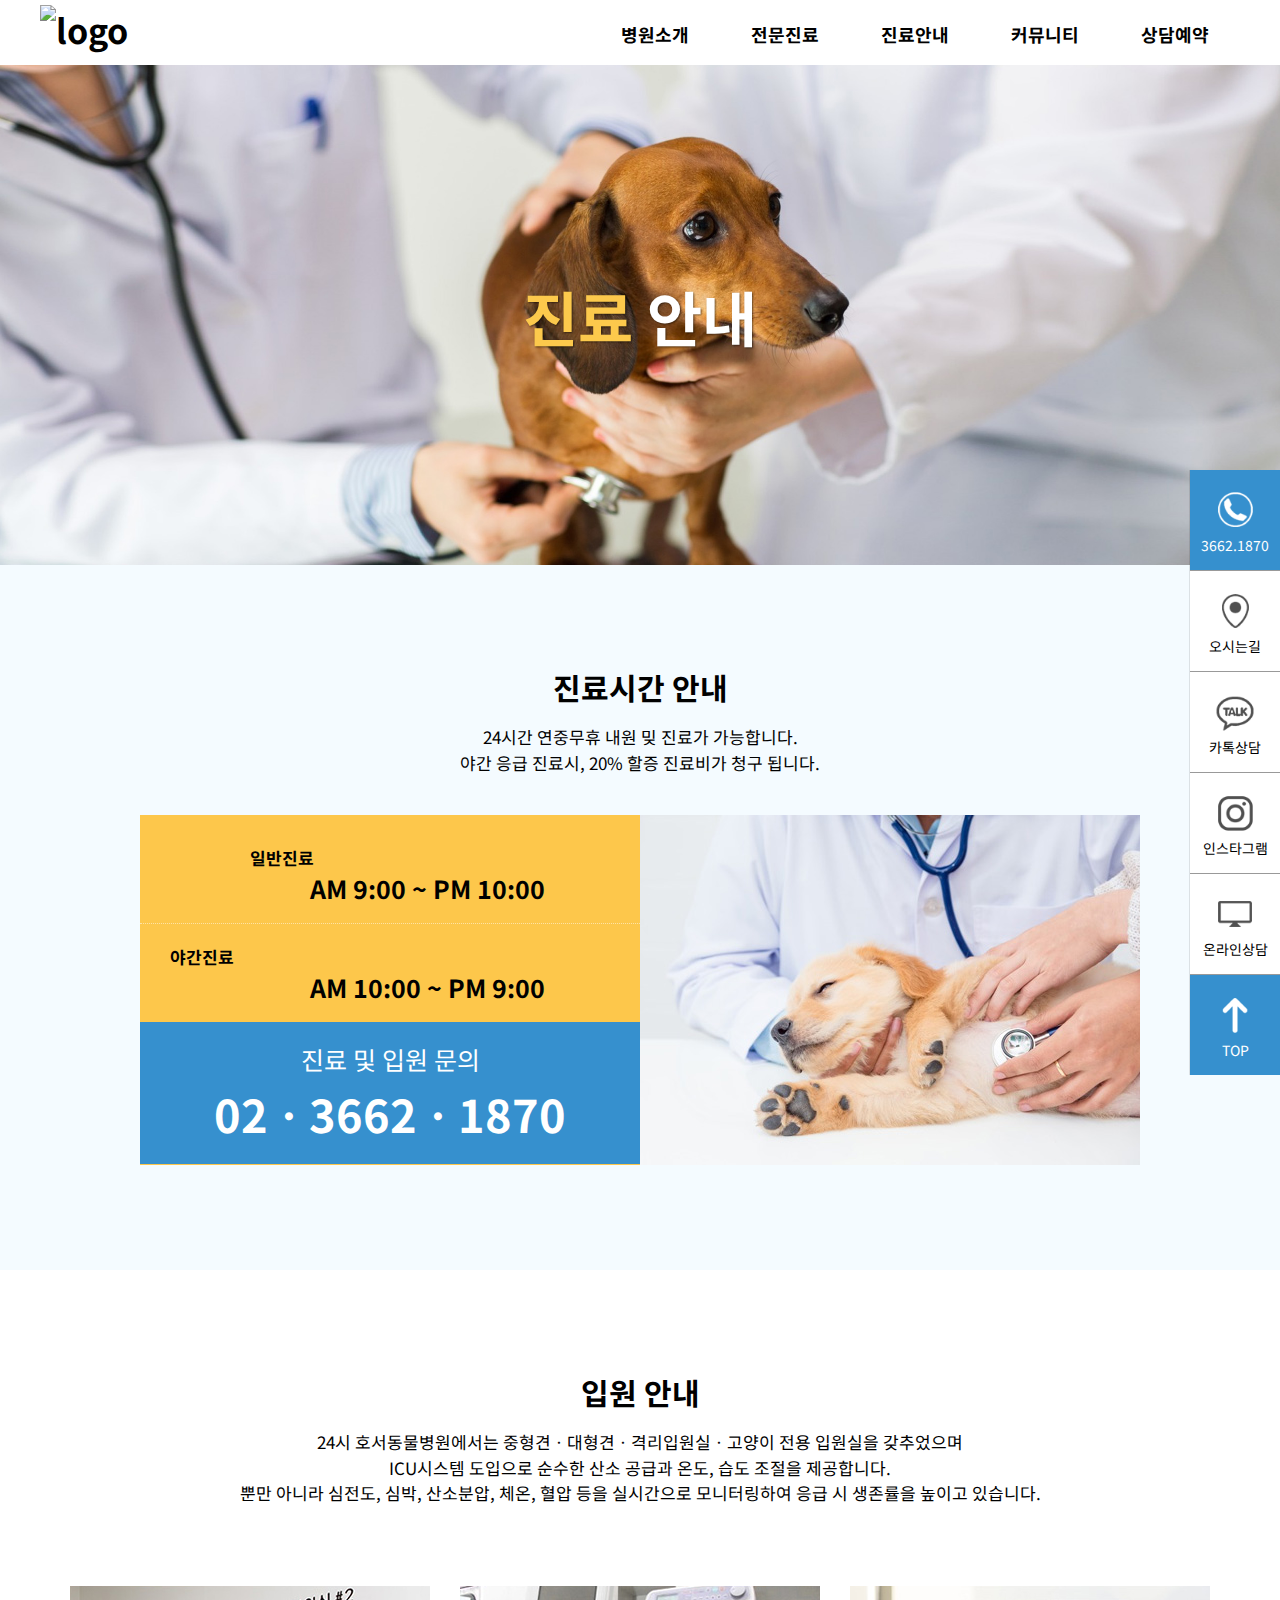
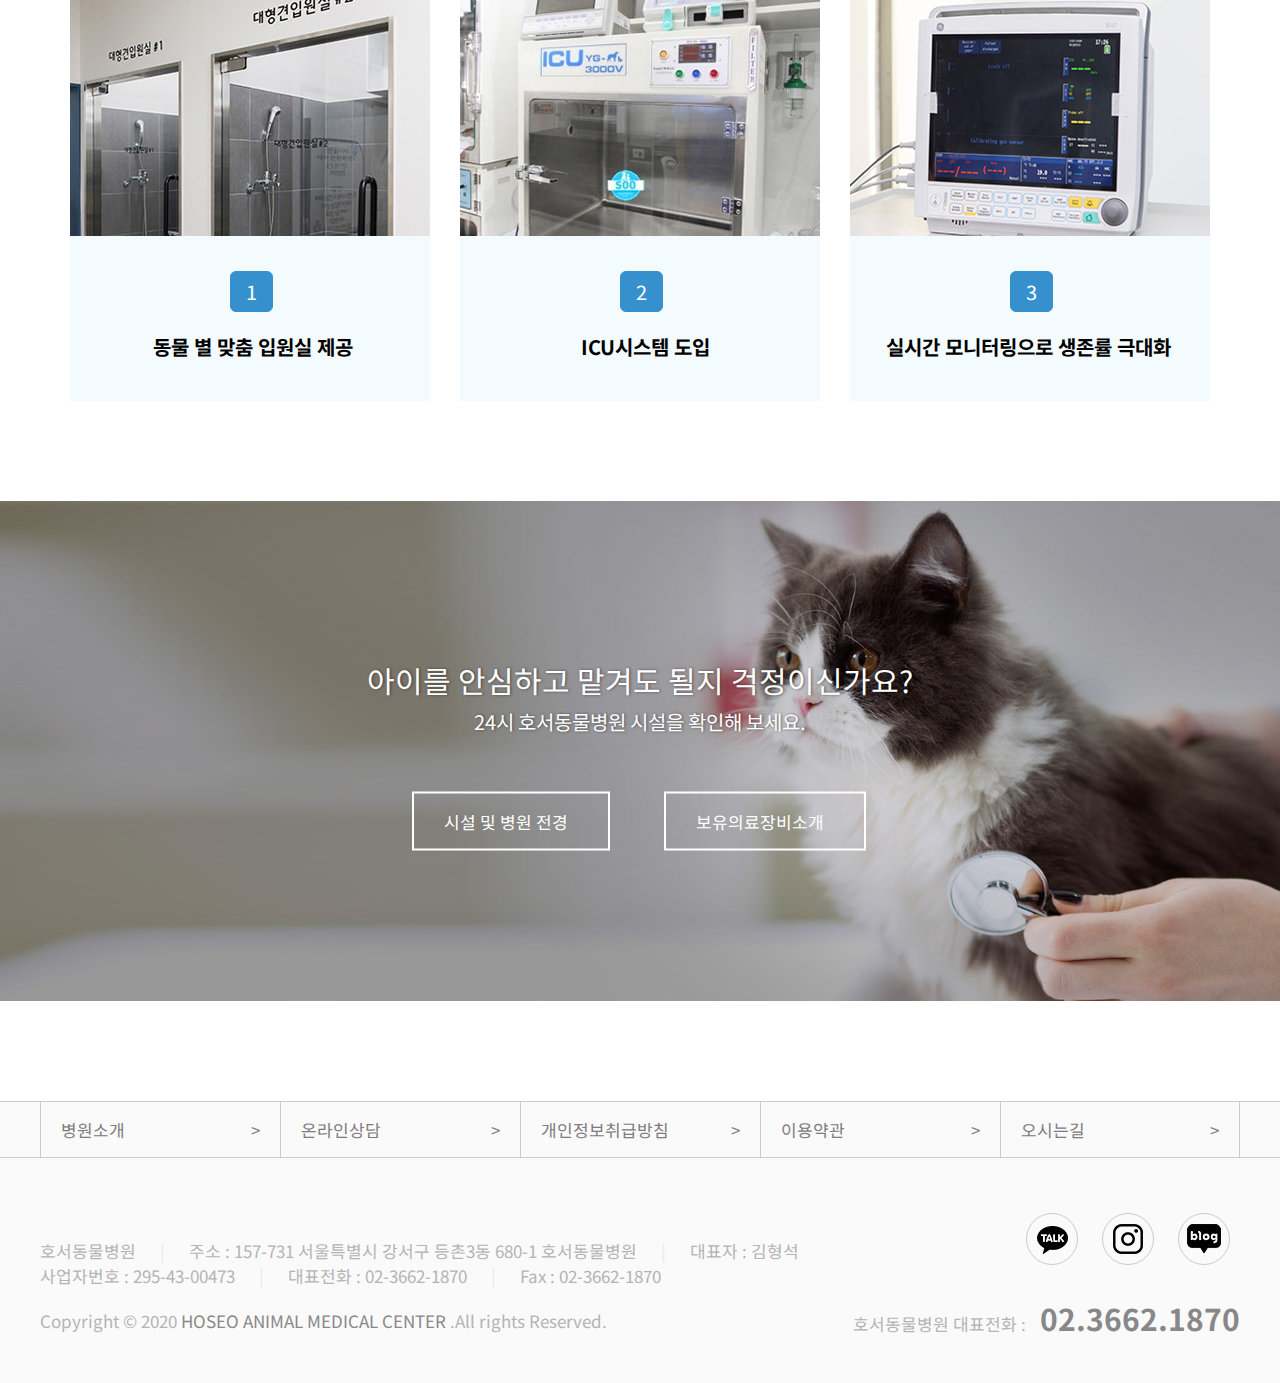
==== commit 1f5832e3: "Update page1-1.html" ====
--- a/page1-1.html
+++ b/page1-1.html
@@ -5,6 +5,8 @@
     <meta name="viewport" content="width=device-width, initial-scale=1.0">
     <meta http-equiv="X-UA-Compatible" content="ie=edge">
     <title>진료안내</title>
+    <!-- 웹 아이콘 -->
+    <link rel="shortcut icon" href="./images/logo_small.png">
     <!-- 사용자 css -->
     <link rel="stylesheet" href="./css/page1-1.css">
     <!-- 플로트메뉴 -->
--- a/css/page1-1.css
+++ b/css/page1-1.css
@@ -1,4 +1,4 @@
-/* page1-1.css */
+/* 원래style.css */
 *{
     margin: 0; padding: 0;
 }
@@ -28,10 +28,10 @@
 #main_header h1{
     float: left;
     /* outline: 1px solid red; */
-    margin-top: 2px;
+    margin-top: 5px;
 }
 #main_header h1 img{
-    margin-top: 5px;
+    height: 50px;
 }
 /* 메인메뉴 */
 #main_gnb .depth1 {
@@ -41,25 +41,77 @@
     line-height: 30px;
 }
 #main_gnb .depth1 > li{
-    float: left;
-    /* padding: 0 30px; */
+    position: relative;
+    float: left;
+    width: 130px;
+    line-height: 30px;
+    z-index: 10001;
 }
 #main_gnb .depth1 > li >a{
-    /* outline: 1px solid red; */
-    display: inline-block;
-    padding: 0 30px 15px 30px;
+    width: 130px;
+    display: block;
+    margin-bottom: 15px;
+    /* padding-bottom: 30px; */
     font-size: 18px;
     font-weight: bold;
-}
-#main_gnb .depth1 > li >a:hover{
-    border-bottom: 3px solid #3690ce;
-}
+    /* border-bottom: 3px solid #fff; */
+    transition: 0.4s;
+}
+
+#main_gnb .depth1 > li >a::after{
+    content: "";
+    display: block;
+    padding-top: 5px;
+    width: 30px;
+    height: 3px;
+    background: #fff;
+    background-clip: content-box;
+    transition-duration: 0.5s;
+    margin: 0 auto;
+}
+#main_gnb .depth1 > li:hover a::after{
+    background: #3690ce;
+    background-clip: content-box;
+    width: 100px;
+}
+
+
 #main_gnb .depth1  li a:hover{
     color: #3690ce;
 }
 #main_gnb .depth2{
-    display: none;
-}
+    padding-top: 10px;
+    position: absolute;
+    left: 0;
+    width: 100%;
+    height: 0;
+    overflow: hidden;
+    font-size: 14px;
+    /* border-right: 1px solid #ccc; */
+    transition: 0.4s;
+}
+#main_gnb .depth2.show{
+    height: 200px;
+    overflow: hidden;
+}
+#main_gnb .depth2 a{
+    display: block;
+}
+#ex{
+    position: absolute;
+    top: 65px;
+    width: 100%;
+    height: 0;
+    background: #fff;
+    z-index: 10000;
+    transition: 0.4s;
+    /* border-top: 3px solid #ccc; */
+  }
+  #ex.show {
+      height: 220px;
+      background: #fff;
+  }
+
 /* 배너영역 */
 #main_banner{
     position: relative;
@@ -210,6 +262,14 @@
 }
 #sub .menu .menu_1 img{
     float: left;
+    transition: 0.4s;
+}
+#sub .menu .menu_1 .img_wrap{
+    overflow: hidden;
+    height: 250px;
+  }
+#sub .menu .menu_1 img:hover{
+    transform: scale(1.1, 1.1);
 }
 #sub .menu .menu_1 .text{
     float: left;
@@ -249,6 +309,14 @@
 }
 #sub .menu .menu_2 img{
     float: left;
+    transition: 0.4s;
+}
+#sub .menu .menu_2 .img_wrap{
+    overflow: hidden;
+    height: 250px;
+  }
+#sub .menu .menu_2 img:hover{
+    transform: scale(1.1, 1.1);
 }
 #sub .menu .menu_2 .text{
     float: left;
@@ -289,6 +357,14 @@
 }
 #sub .menu .menu_3 img{
     float: left;
+    transition: 0.4s;
+}
+#sub .menu .menu_3 .img_wrap{
+    overflow: hidden;
+    height: 250px;
+  }
+#sub .menu .menu_3 img:hover{
+    transform: scale(1.1, 1.1);
 }
 #sub .menu .menu_3 .text{
     float: left;
--- a/css/float.css
+++ b/css/float.css
@@ -3,13 +3,13 @@
     text-align: center;
     position: fixed;
     right: 0; top: 470px;
-
+    border-left: 1px solid rgba(0, 0, 0, 0.1);
 }
 .float a{
     display: block;
     width: 90px; height: 100px;
     background: #fff;
-    border-bottom: 1px solid #666;
+    border-bottom: 1px solid #999;
     font-size: 14px;
 }
 .float a:last-child{
@@ -27,4 +27,4 @@
 }
 .float a.floatmenu:hover{
     background: #b0d0e6;
-}+}
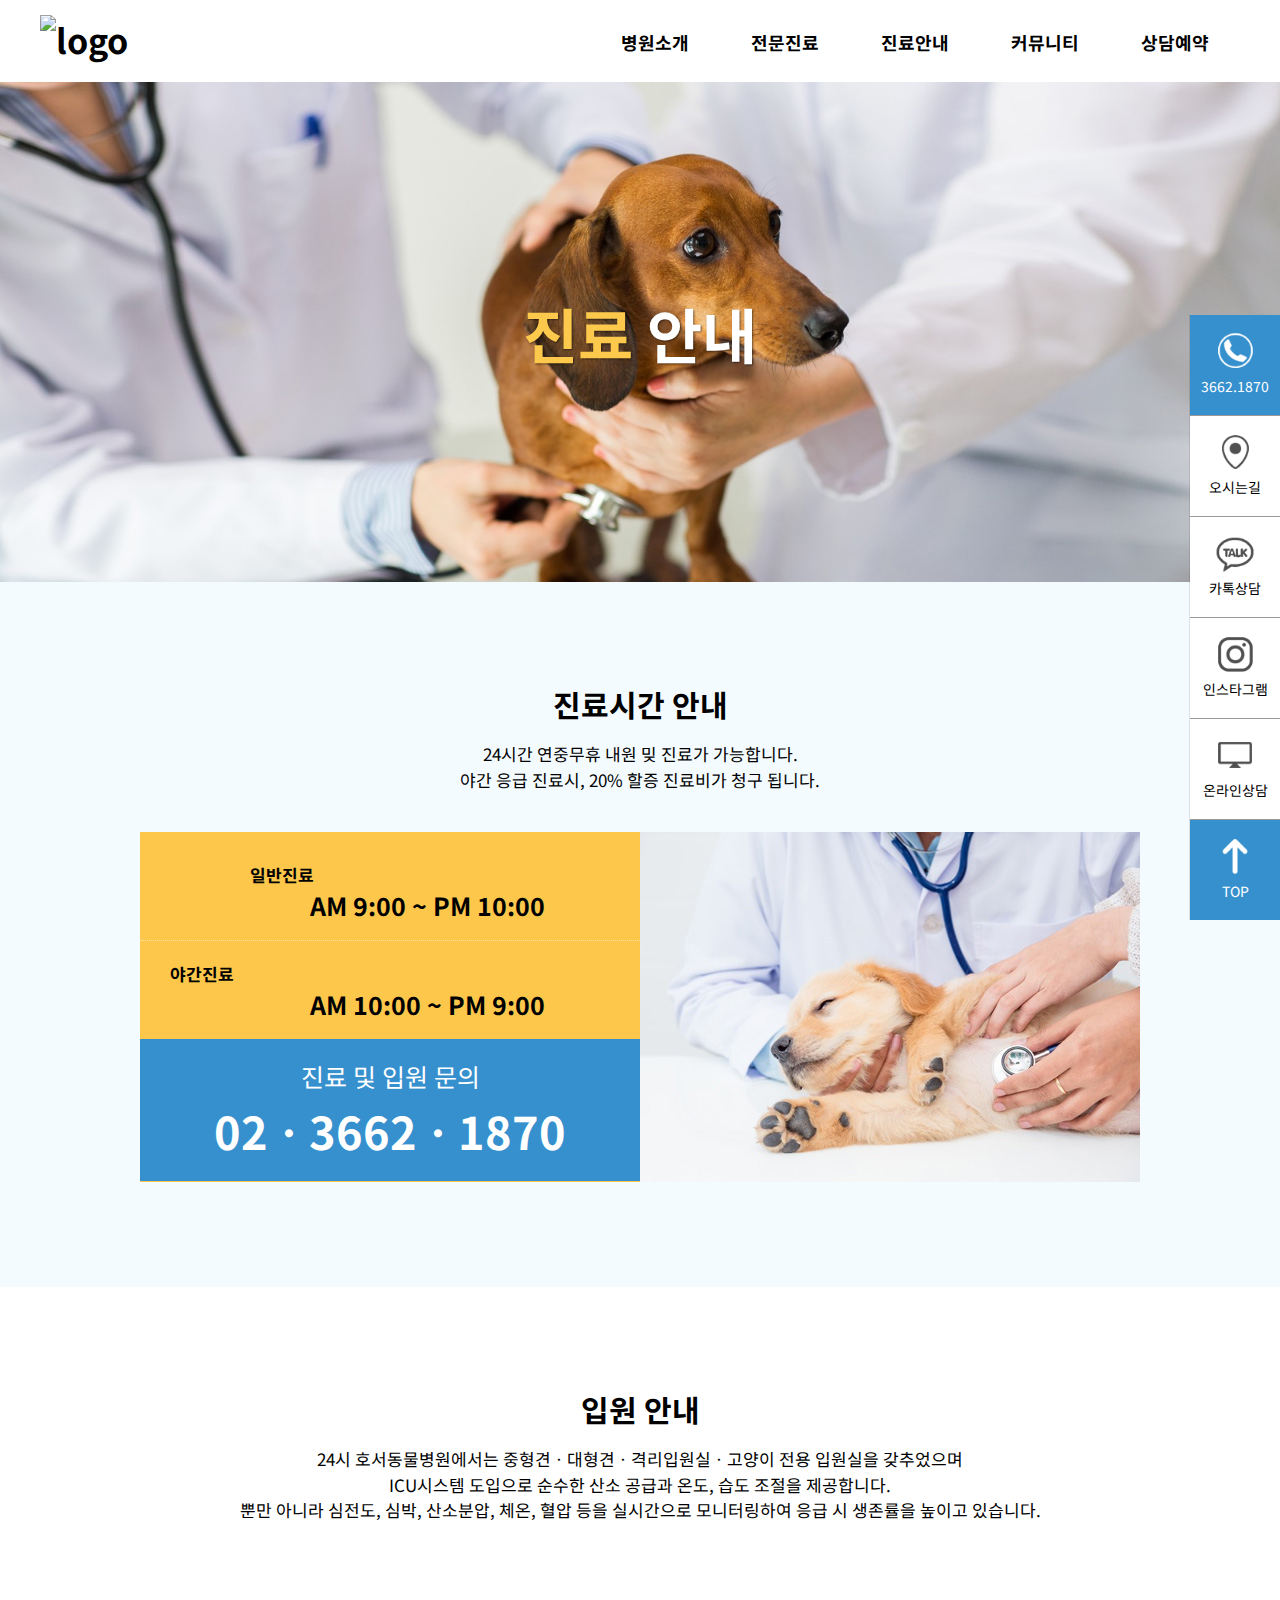
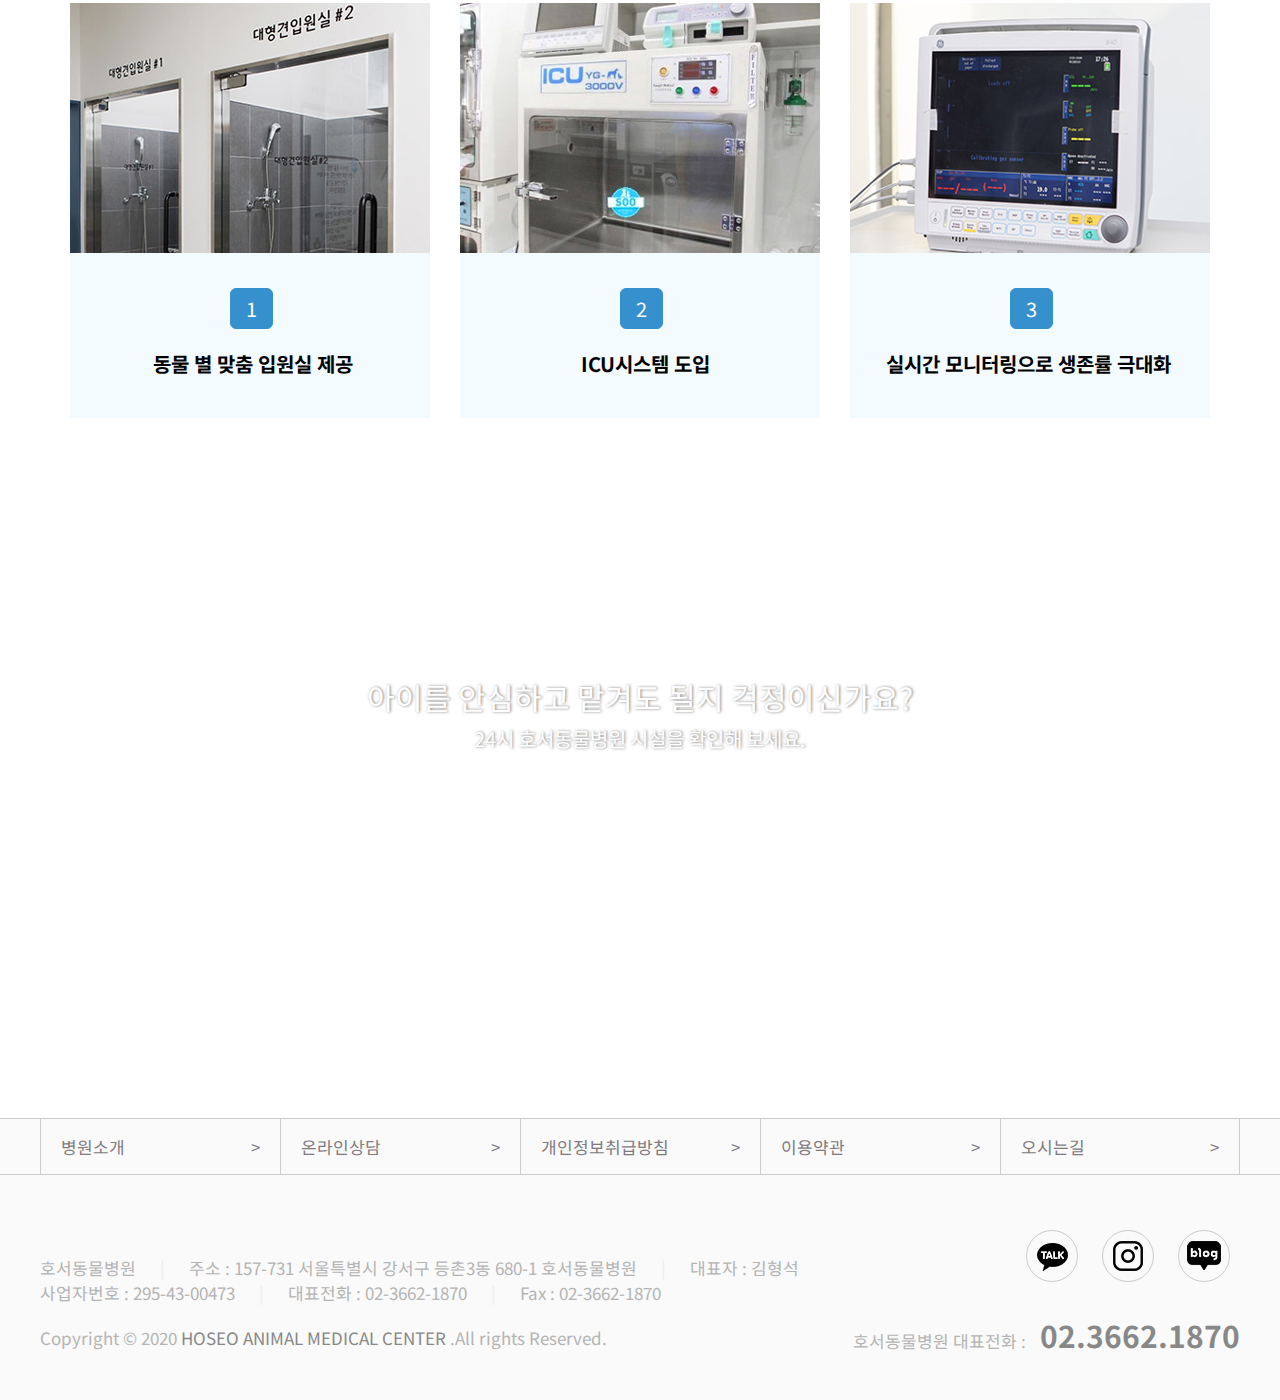
==== commit c49905f4: "Update page1-1.html" ====
--- a/page1-1.html
+++ b/page1-1.html
@@ -223,7 +223,7 @@
         <!-- 플로트메뉴 -->
     <div class="float">
         <a href="#" class="float16"><img src="images/f_call.png" alt=""> 3662.1870</a>
-        <a href="#" class="floatmenu"><img src="images/f_map.png" alt=""> 오시는길</a>
+        <a href="page1-3.html" class="floatmenu"><img src="images/f_map.png" alt=""> 오시는길</a>
         <a href="#" class="floatmenu"><img src="images/f_talk.png" alt=""> 카톡상담</a>
         <a href="#" class="floatmenu"><img src="images/f_insta.png" alt=""> 인스타그램</a>
         <a href="#" class="floatmenu"><img src="images/f_pc.png" alt=""> 온라인상담</a>
--- a/css/page1-1.css
+++ b/css/page1-1.css
@@ -22,20 +22,20 @@
 /* 헤더 */
 #main_header{
     width: 100%;
-    height: 65px;
+    height: 82px;
     /* background: #ccc; */
 }
 #main_header h1{
     float: left;
     /* outline: 1px solid red; */
-    margin-top: 5px;
+    margin-top: 15px;
 }
 #main_header h1 img{
     height: 50px;
 }
 /* 메인메뉴 */
 #main_gnb .depth1 {
-    margin-top: 19px;
+    margin-top: 27px;
     text-align: center;
     float: right;
     line-height: 30px;
@@ -99,7 +99,7 @@
 }
 #ex{
     position: absolute;
-    top: 65px;
+    top: 75px;
     width: 100%;
     height: 0;
     background: #fff;
@@ -406,8 +406,9 @@
     margin: 0 auto;
     background-image: url("../images/buttom.jpg");
     overflow: hidden;
-    background-size: cover;
     background-position: center;
+    background-attachment: fixed;
+    background-repeat: no-repeat;
 }
 #bottom .text{
     color: #fff;
--- a/css/float.css
+++ b/css/float.css
@@ -2,7 +2,7 @@
 .float{
     text-align: center;
     position: fixed;
-    right: 0; top: 470px;
+    right: 0; top: 35%;
     border-left: 1px solid rgba(0, 0, 0, 0.1);
 }
 .float a{
@@ -16,7 +16,7 @@
     border-bottom: none;
 }
 .float a img{
-    margin-left: 25px; padding-top: 20px;
+    margin-left: 25px; padding-top: 16px;
     display: block;
     width: 40px;
     margin-bottom: 5px;
